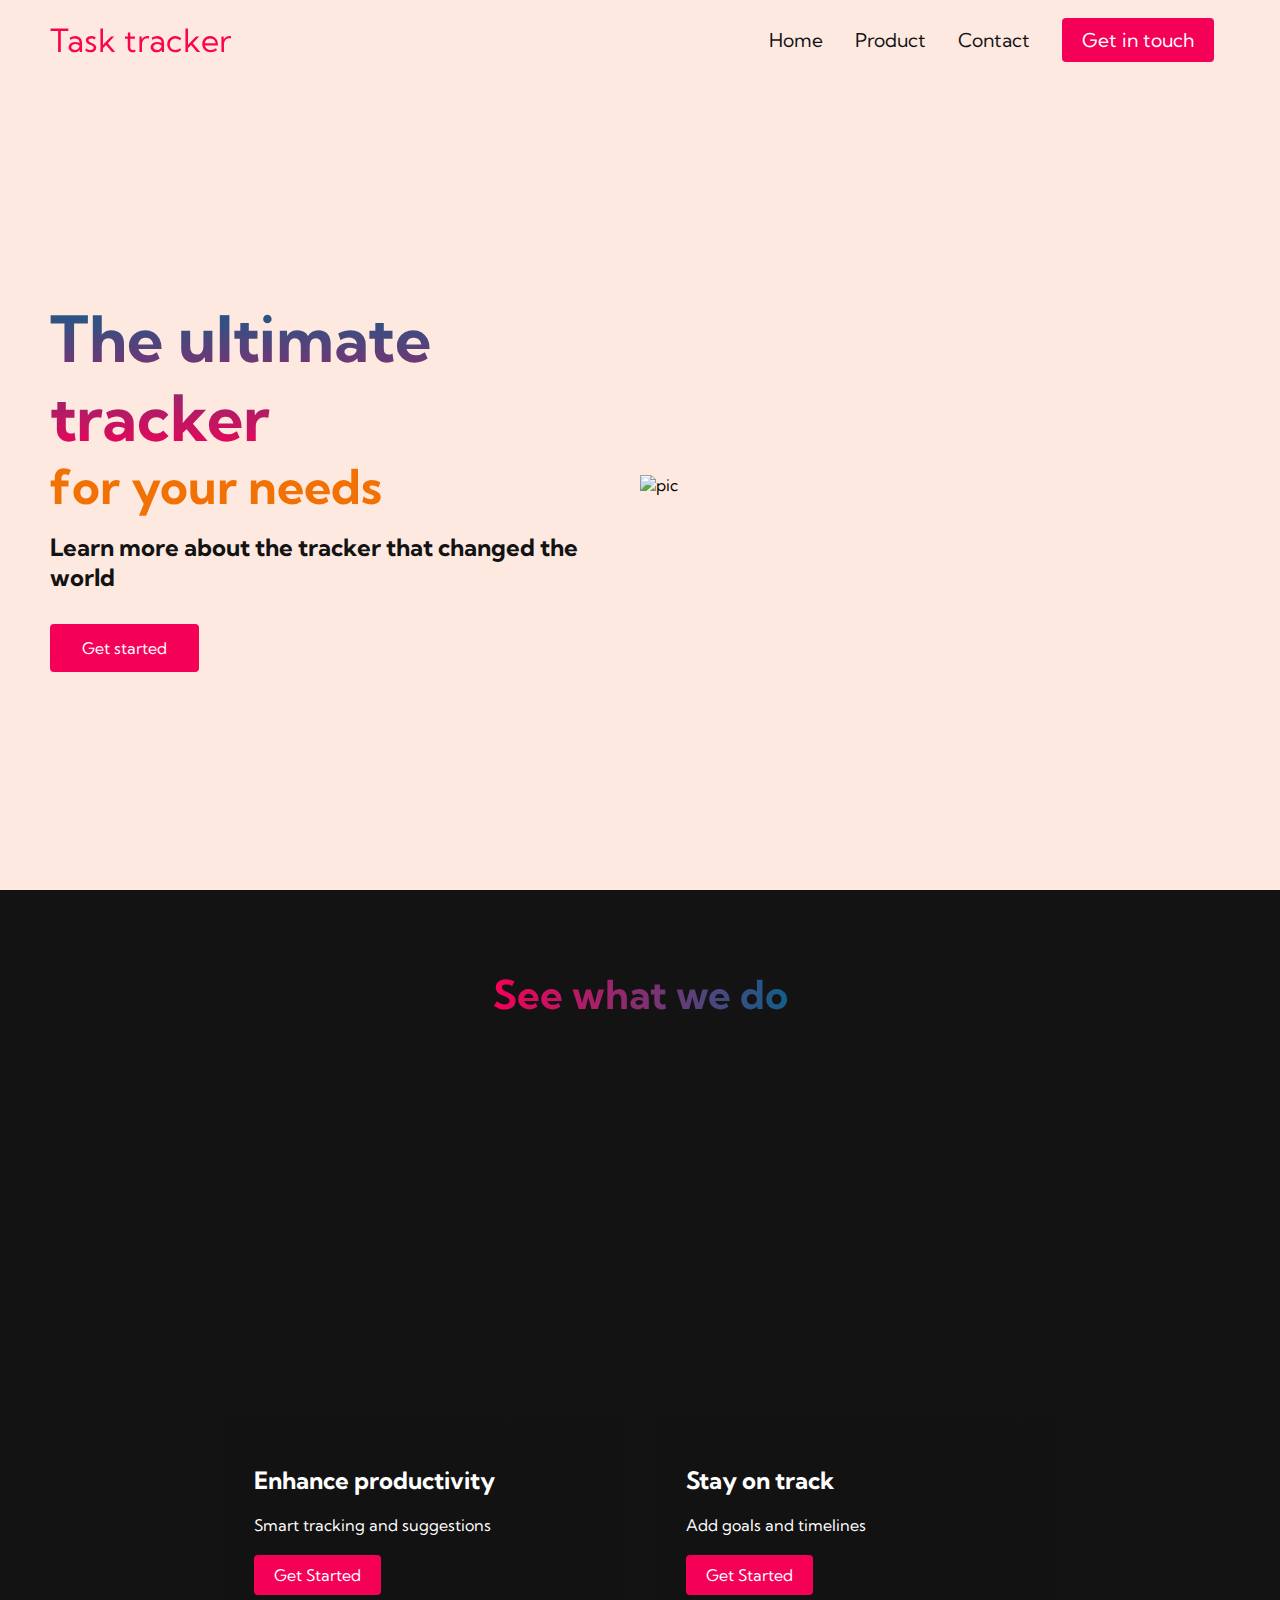
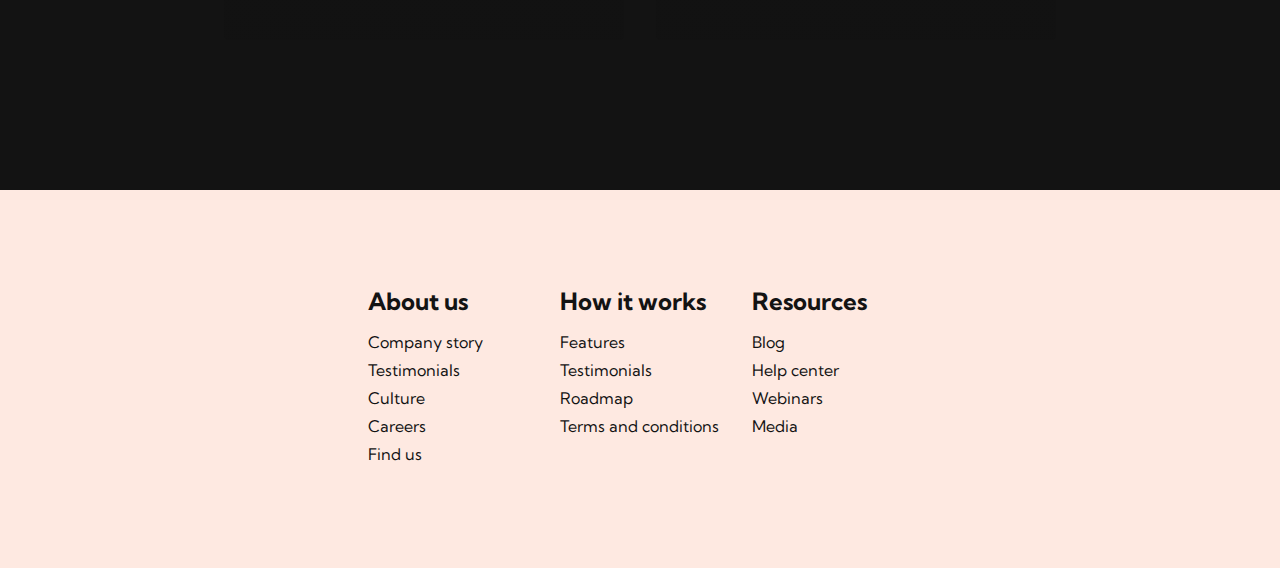
==== index.html @ 49796365 "Initial commit" ====
<!DOCTYPE html>
<html lang="en">
<head>
    <meta charset="UTF-8">
    <meta name="viewport" content="width=device-width, initial-scale=1.0">
    <title>Task tracker</title>
    <link rel="stylesheet" href="styles.css">
    <link rel="preconnect" href="https://fonts.googleapis.com">
    <link rel="preconnect" href="https://fonts.gstatic.com" crossorigin>
    <link href="https://fonts.googleapis.com/css2?family=Kumbh+Sans&display=swap" rel="stylesheet">
</head>
<body>
    <!--Navigation section-->
    <nav class="navbar">
        <div class="navbar_container">
            <a href="/" id="navbar_logo">Task tracker</a>
            <div class="navbar_toggle" id="mobile-menu">
                <span class="bar"></span>
                <span class="bar"></span>
                <span class="bar"></span>
            </div>
            <ul class="navbar_menu">
                <li class="navbar_item">
                    <a href="/" class="navbar_links">
                        Home
                    </a>
                </li>
                <li class="navbar_item">
                    <a href="/tech.html" class="navbar_links">
                        Product
                    </a>
                </li>
                <li class="navbar_item">
                    <a href="/" class="navbar_links">
                        Contact
                    </a>
                </li>
                <li class="navbar_btn">
                    <a href="/" class="button">
                        Get in touch
                    </a>
                </li>
            </ul>
        </div>
    </nav>

    <!--Hero section-->
    <div class="main">
        <div class="main_container">
            <div class="main_content">
                <h1>The ultimate tracker</h1>
                <h2>for your needs</h2>
                <p>Learn more about the tracker that changed the world</p>
                <button class="main_btn"><a href="/"></a>Get started</button>
            </div>
            <div class="main_img_container">
                <img src="images/undraw_analysis_dq08.svg" alt="pic" id="main_img">
            </div>
        </div>
    </div>

    <!-- Product section -->
    <div class="services">
        <h1>See what we do</h1>
        <div class="services_container">
            <div class="services_card">
                <h2>Enhance productivity</h2>
                <p>Smart tracking and suggestions</p>
                <button>Get Started</button>
            </div>
            <div class="services_card">
                <h2>Stay on track</h2>
                <p>Add goals and timelines</p>
                <button>Get Started</button>
            </div>
        </div>
    </div>

    <!-- Footer section -->

    <div class="footer_container">
        <div class="footer_links">
            <div class="footer_link-wrapper">
                <div class="footer_link-items">
                    <h2>About us</h2>
                    <a href="/">Company story</a>
                    <a href="/">Testimonials</a>
                    <a href="/">Culture</a>
                    <a href="/">Careers</a>
                    <a href="/">Find us</a>
                </div>
                <div class="footer_link-items">
                    <h2>How it works</h2>
                    <a href="/">Features</a>
                    <a href="/">Testimonials</a>
                    <a href="/">Roadmap</a>
                    <a href="/">Terms and conditions</a>
                </div>
            </div>
            <div class="footer_link-wrapper">
                <div class="footer_link-items">
                    <h2>Resources</h2>
                    <a href="/">Blog</a>
                    <a href="/">Help center</a>
                    <a href="/">Webinars</a>
                    <a href="/">Media</a>
                </div>
            </div>
        </div>
    </div>

    <script src="app.js"></script>
</body>
</html>
---- styles.css ----
* {
    box-sizing: border-box;
    margin: 0;
    padding: 0;
    font-family: 'Kumbh Sans', sans-serif;
}

.navbar {
    background: #FEE9E1;
    height: 80px;
    display: flex;
    justify-content: center;
    align-items: center;
    font-size: 1.2rem;
    position: sticky;
    top: 0;
    z-index: 999;
}

.navbar_container {
    display: flex;
    justify-content: space-between;
    height: 80px;
    z-index: 1;
    width: 100%;
    max-width: 1300px;
    margin: 0 auto;
    padding: 0 50px;
}

#navbar_logo {
    background-color: #F50057;
    background-image: linear-gradient(to top, #ff0844 0%, #F50057 100%);
    background-size: 100%;
    -webkit-background-clip: text;
    -moz-background-clip: text;
    -webkit-text-fill-color: transparent;
    -moz-text-fill-color: transparent;
    display: flex;
    align-items: center;
    cursor: pointer;
    text-decoration: none;
    font-size: 2rem;
}

.fa-gem {
    margin-right: 0.5rem;
}

.navbar_menu {
    display: flex;
    align-items: center;
    list-style: none;
    text-align: center;
}

.navbar_item {
    height: 80px;
}

.navbar_links {
    color: #131313;
    display: flex;
    align-items: center;
    justify-content: center;
    text-decoration: none;
    padding: 0 1rem;
    height: 100%;
}

.navbar_btn {
    display: flex;
    justify-content: center;
    align-items: center;
    padding: 0 1rem;
    width: 100%;
}

.button {
    display: flex;
    justify-content: center;
    align-items: center;
    text-decoration: none;
    padding: 10px 20px;
    height: 100%;
    width: 100%;
    border: none;
    outline: none;
    border-radius: 4px;
    background: #F50057;
    color: #fff;
}

.button:hover {
    background: #125E8A;
    transition: all 0.3s ease;
}

.navbar_links:hover {
    color: #125E8A;
    transition: all 0.3s ease;
}

@media screen and (max-width: 960px) {
    .navbar_container {
        display: flex;
        justify-content: space-between;
        height: 80px;
        z-index: 1;
        width: 100%;
        max-width: 1300px;
        padding: 0;
    }

    .navbar_menu {
        background: #FEE9E1;
        display: grid;
        grid-template-columns: auto;
        margin: 0;
        width: 100%;
        position: absolute;
        top: -1000px;
        opacity: 0;
        transition: all 0.5 ease;
        height: 50vh;
        z-index: -1;
    }

    .navbar_menu.active {
        background: #FEE9E1;
        top: 100%;
        opacity: 1;
        transition: all 0.5s ease;
        z-index: 99;
        height: 50vh;
        font-size: 1.6rem;
    }

    #navbar_logo {
        padding-left: 25px; 
    }

    .navbar_toggle .bar {
        width: 25px;
        height: 3px;
        margin: 5px auto;
        transition: all 0.3s ease-in-out;
        background: #131313;
    }

    .navbar_item {
        width: 100%;
    }

    .navbar_links {
        text-align: center;
        padding: 2rem;
        width: 100%;
        display: table;
    }

    #mobile-menu {
        position: absolute;
        top: 20%;
        right: 5%;
        transform: translate (5%, 20%);
    }

    .navbar_btn {
        padding-bottom: 2rem;
    }

    .button {
        display: flex;
        justify-content: center;
        align-items: center;
        width: 80%;
        height: 80px;
        margin: 0;
    }

    .navbar_toggle .bar {
        display: block;
        cursor: pointer;
    }

    #mobile-menu.is-active .bar:nth-child(2) {
        opacity: 0;
    }

    #mobile-menu.is-active .bar:nth-child(1) {
        transform: translateY(8px) rotate(45deg);
    }

    #mobile-menu.is-active .bar:nth-child(3) {
        transform: translateY(-8px) rotate(-45deg);
    }
}

/* Hero section styling*/

.main {
    background-color: #FEE9E1;
}

.main_container {
    display: grid;
    grid-template-columns: 1fr 1fr;
    align-items: center;
    justify-self: center;
    margin: 0 auto;
    height: 90vh;
    background-color: #FEE9E1;
    z-index: 1;
    width: 100%;
    max-width: 1300px;
    padding: 0 50px;
}

.main_content h1 {
    font-size: 4rem;
    background-color: #F50057;
    background-image: linear-gradient(to top, #F50057 0%, #125E8A 100%);
    background-size: 100%;
    -webkit-background-clip: text;
    -moz-background-clip: text;
    -webkit-text-fill-color: transparent;
    -moz-text-fill-color: transparent;
}

.main_content h2 {
    font-size: 3rem;
    background-color: #F50057;
    background-color: #F17105;
    background-size: 100%;
    -webkit-background-clip: text;
    -moz-background-clip: text;
    -webkit-text-fill-color: transparent;
    -moz-text-fill-color: transparent;
}

.main_content p {
    margin-top: 1rem;
    font-size: 1.5rem;
    font-weight: 700;
    color: #131313;
}

.main_btn {
    font-size: 1rem;
    background-color: #F50057;
    padding: 14px 32px;
    border: none;
    border-radius: 4px;
    color: #fff;
    margin-top: 2rem;
    cursor: pointer;
    position: relative;
    transition: all 0.25s;
    outline: none;
}


.main_btn a {
    position: relative;
    z-index: 2;
    color: #131313;
    text-decoration: none;
}

.main_btn:after {
    position: absolute;
    content: '';
    top: 0;
    left: 0;
    width: 0;
    height: 100%;
    background: #125E8A;
    transition: all 0.35s;
    border-radius: 4px;
}

.main_btn:hover {
    background: #125E8A;
    transition: all 0.3s ease;
}

#main_img {
    height: 80%;
    width: 80%;
}

/* Mobile Responsive */
@media screen and (max-width: 789px) {
    .main_container {
        display: grid;
        grid-template-columns: auto;
        align-items: center;
        justify-self: center;
        width: 100%;
        height: 90vh;
    }

    .main_content {
        text-align: center;
        margin-bottom: 4rem;
    }

    .main_content h1 {
        font-size: 2.5rem;
        margin-top: 2rem;
    }

    .main_content h2 {
        font-size: 3rem;
    }

    .main_content p {
        margin-top: 1rem;
        font-size: 1.5rem;
    }
}

@media screen and (max-width: 480px) {
    .main_content h1 {
        font-size: 2rem;
        margin-top: 3rem;
    }

    .main_content h2 {
        font-size: 2rem;
    }

    .main_content p {
        margin-top: 2rem;
        font-size: 1.5rem;
    }

    .main_btn {
        padding: 12px 36px;
        margin: 2.5rem 0px;
    }
}

/* Service section styling */

.services {
    background: #131313;
    display: flex;
    flex-direction: column;
    align-items: center;
    padding-top: 5rem;
    height: 100vh;
}

.services h1 {
    background-color: #FEE9E1;
    background-image: linear-gradient(to right, #F50057 0%, #125E8A 100%);
    background-size: 100%;
    margin-bottom: 5rem;
    font-size: 2.5rem;
    -webkit-background-clip: text;
    -moz-background-clip: text;
    -webkit-text-fill-color: transparent;
    -moz-text-fill-color: transparent;
}

.services_container {
    display: flex;
    justify-content: center;
    flex-wrap: wrap;
}

.services_card {
    margin: 1rem;
    height: 525px;
    width: 400px;
    border-radius: 4px;
    background-image: linear-gradient(to bottom, rgba(0,0,0,0) 0%, rgba(17,17,17,0.6) 100%),url('/images/todolist.jpg');
    background-size: cover;
    position: relative;
    color: #fff;
}

.services_card:nth-child(2) {
    background-image: linear-gradient(to bottom, rgba(0,0,0,0) 0%, rgba(17,17,17,0.6) 100%),url('/images/calendar.jpg');
    background-size: cover;
    position: relative;
    color: #fff;
}

.services h2 {
    position: absolute;
    top: 350px;
    left: 30px;
}

.services_card p{
    position: absolute;
    top: 400px;
    left: 30px;
}

.services_card button{
    color: #fff;
    padding: 10px 20px;
    border: none;
    outline: none;
    border-radius: 4px;
    background: #F50057;
    position: absolute;
    top: 440px;
    left: 30px;
    font-size: 1rem;
    cursor: pointer;
}

.services_card:hover {
    transform: scale(1.075);
    transition: 0.2s ease-in;
    cursor: pointer;
}

@media screen and (max-width: 960px) {
    .services {
        height: 1600px;
    }

    .services h1 {
        font-size: 2rem;
        margin-top: 12rem;
    }
}

@media screen and (max-width: 480px) {
    .services {
        height: 1400px;
    }

    .services h1 {
        font-size: 1.2rem;
    }

    .services_card {
        width: 300px;
    }
}

/* Footer css */

.footer_container {
    background-color: #FEE9E1;
    padding: 5rem 0;
    display: flex;
    flex-direction: column;
    justify-content: center;
    align-items: center;
}


.footer_links {
    width: 100%;
    max-width: 1000px;
    display: flex;
    justify-content: center;
}

.footer_link-wrapper {
    display: flex;
}

.footer_link-items {
    display: flex;
    flex-direction: column;
    align-items: flex-start;
    margin: 16px;
    text-align: left;
    width: 160px;
    box-sizing: border-box;
}

.footer_link-items h2 {
    margin-bottom: 16px;
}

.footer_link-items > h2 {
    color: #131313;
}

.footer_link-items a {
    color: #131313;
    text-decoration: none;
    margin-bottom: 0.5rem;
}

.footer_link-items a:hover {
    color: #125E8A;
    transition: 0.3s ease-out;
}

@media screen and (max-width: 820px) {
    .footer_links {
        padding-top: 2rem;
    }

    #footer_logo {
        margin-bottom: 2rem;
    }

    .footer_link-wrapper {
        flex-direction: column;
    }
}

@media screen and (max-width: 480px) {
    .footer_link-items {
        margin: 0;
        padding: 5rem;
        width: 100%;
    }
}
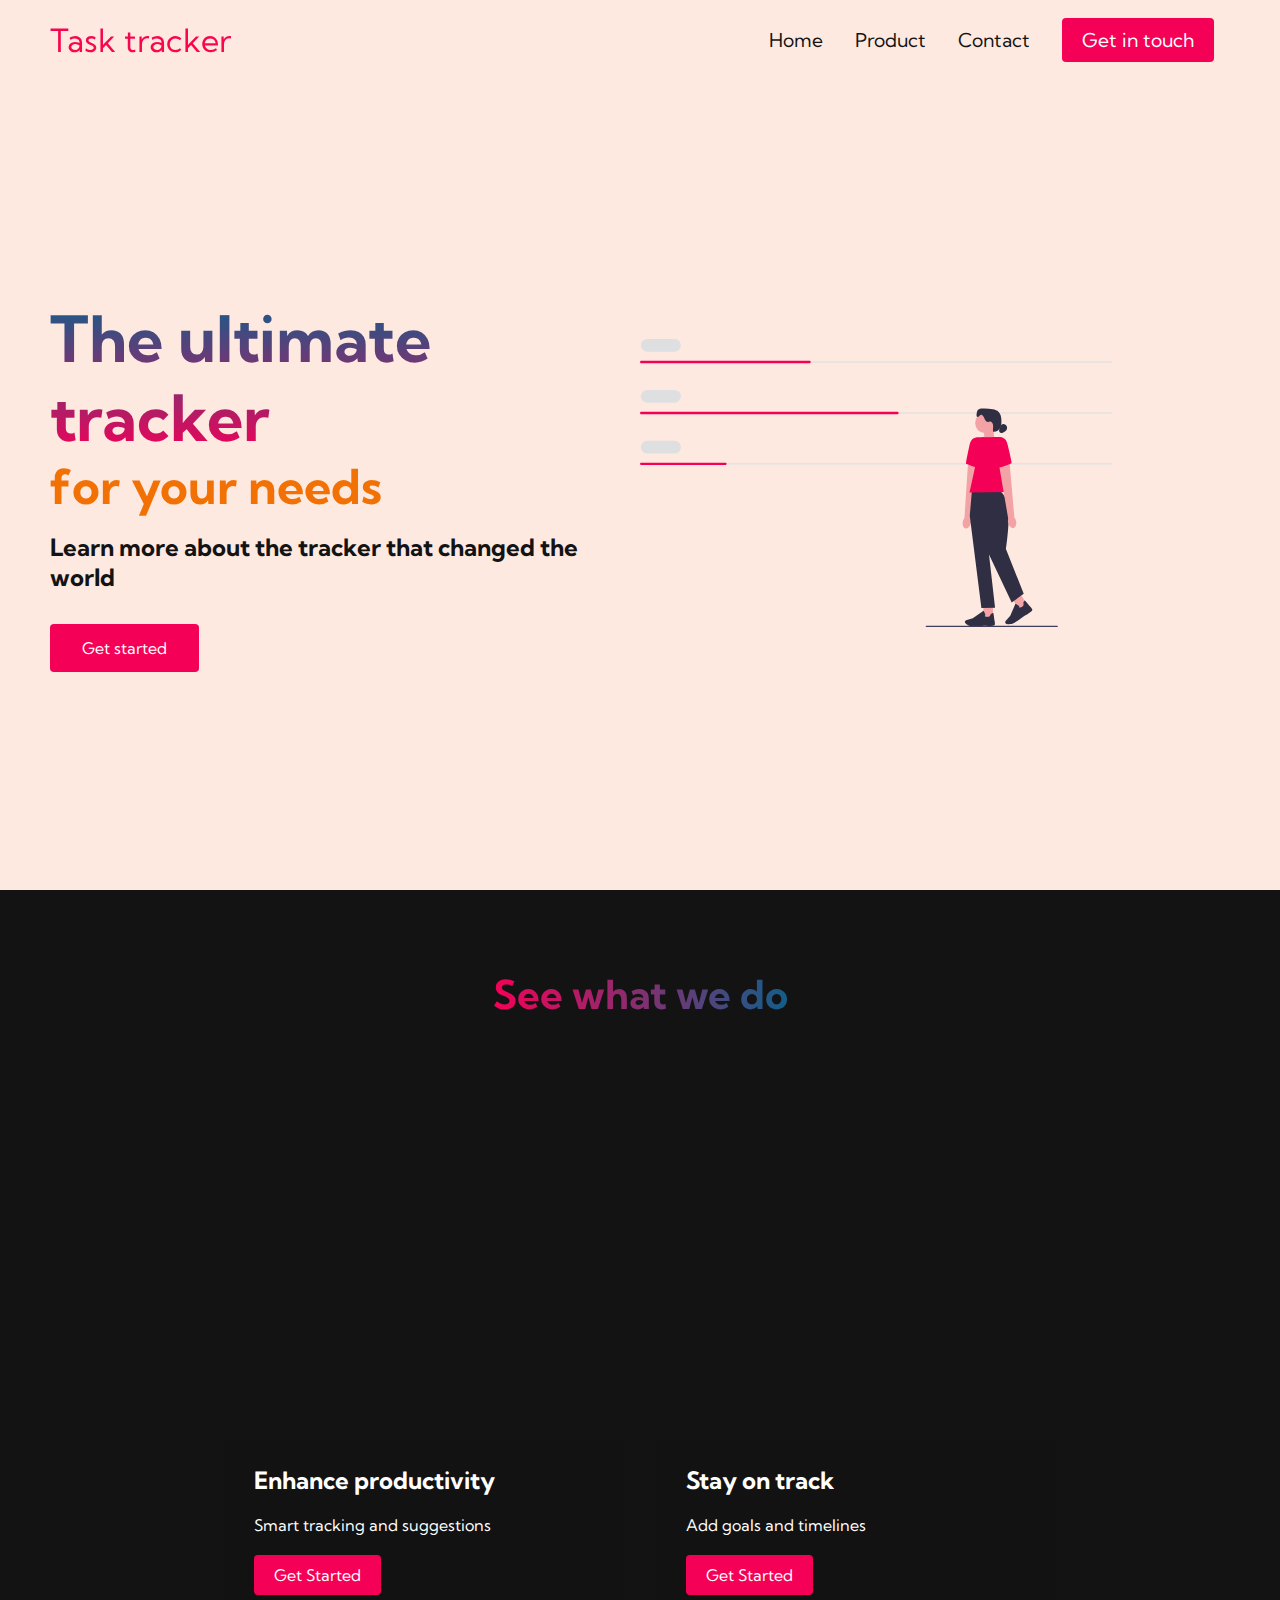
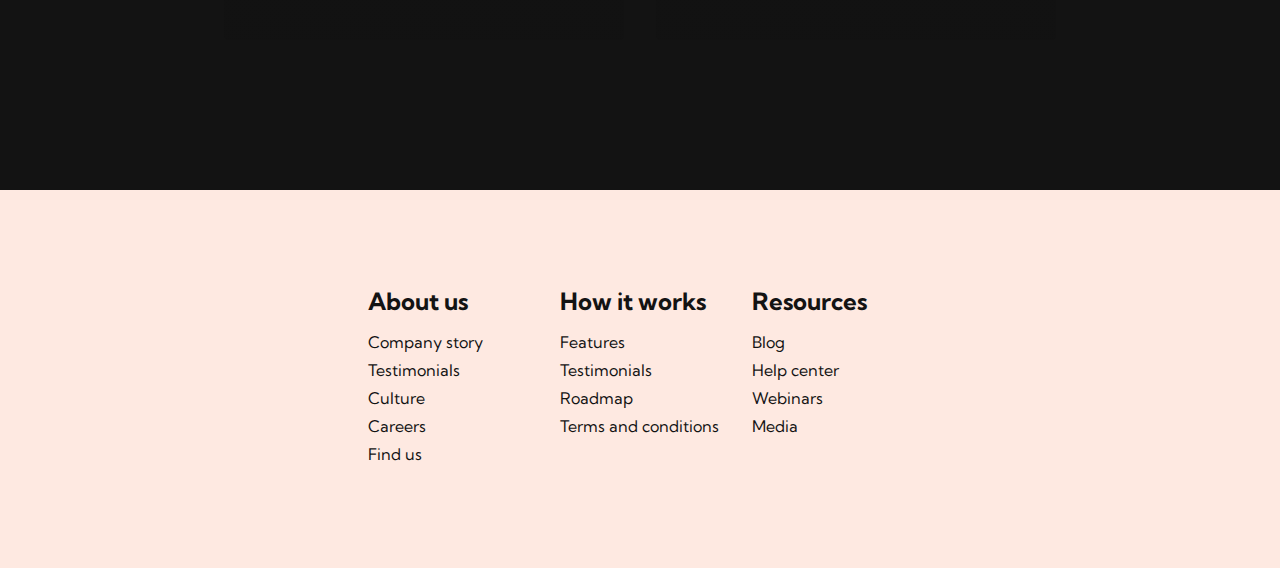
==== commit 3921c699: "Update index.html" ====
--- a/index.html
+++ b/index.html
@@ -54,7 +54,7 @@
                 <button class="main_btn"><a href="/"></a>Get started</button>
             </div>
             <div class="main_img_container">
-                <img src="images/undraw_analysis_dq08.svg" alt="pic" id="main_img">
+                <img src="undraw_analysis_dq08.svg" alt="pic" id="main_img">
             </div>
         </div>
     </div>
@@ -111,4 +111,4 @@
 
     <script src="app.js"></script>
 </body>
-</html>+</html>
